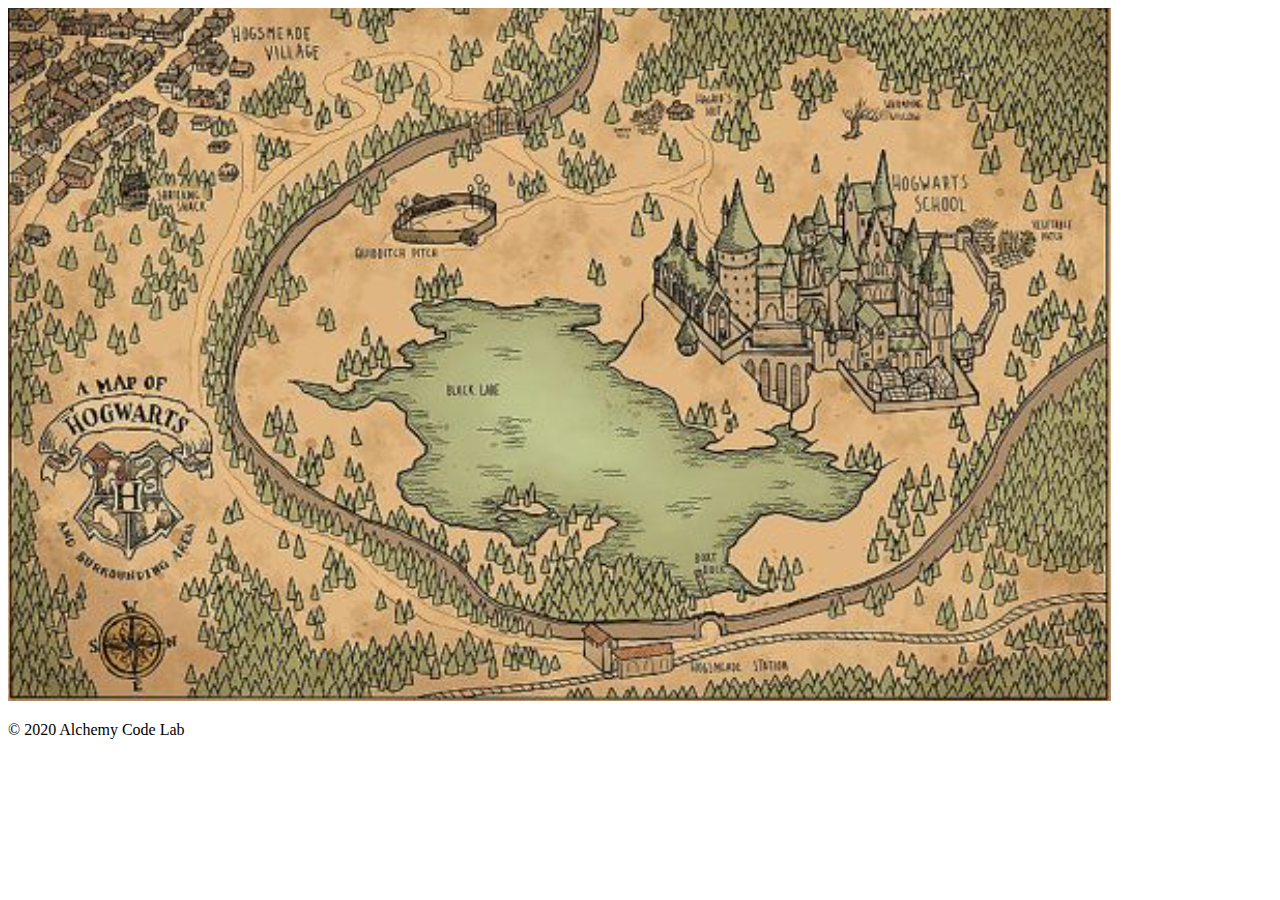
==== map/index.html @ c53df819 "quest page" ====
<!DOCTYPE html>
<html lang="en">

<head>
    <meta charset="UTF-8">
    <meta name="viewport" content="width=device-width, initial-scale=1.0">
    <meta http-equiv="X-UA-Compatible" content="ie=edge">
    <link href="https://fonts.googleapis.com/css2?family=Titillium+Web:wght@300&display=swap" rel="stylesheet">
    <!-- <link rel="stylesheet" href="styles/reset.css">
    <link rel="stylesheet" href="styles/style.css">
    <link rel="stylesheet" href="styles/home.css"> -->
    <title>Document</title>
</head>

<body>
    <img id="map-img" src="../assets/hogwarts.PNG">
    <header>
        <div class="gutter-right logo">
        </div>
    </header>
    <main>
        <section class="main-section">
            <ul>

            </ul>
        </section>
    </main>
    <footer>
        <div class="copy gutter-right">&copy; 2020 Alchemy Code Lab</div>
    </footer>

    <script type="module" src="./map.js"></script>
</body>

</html>
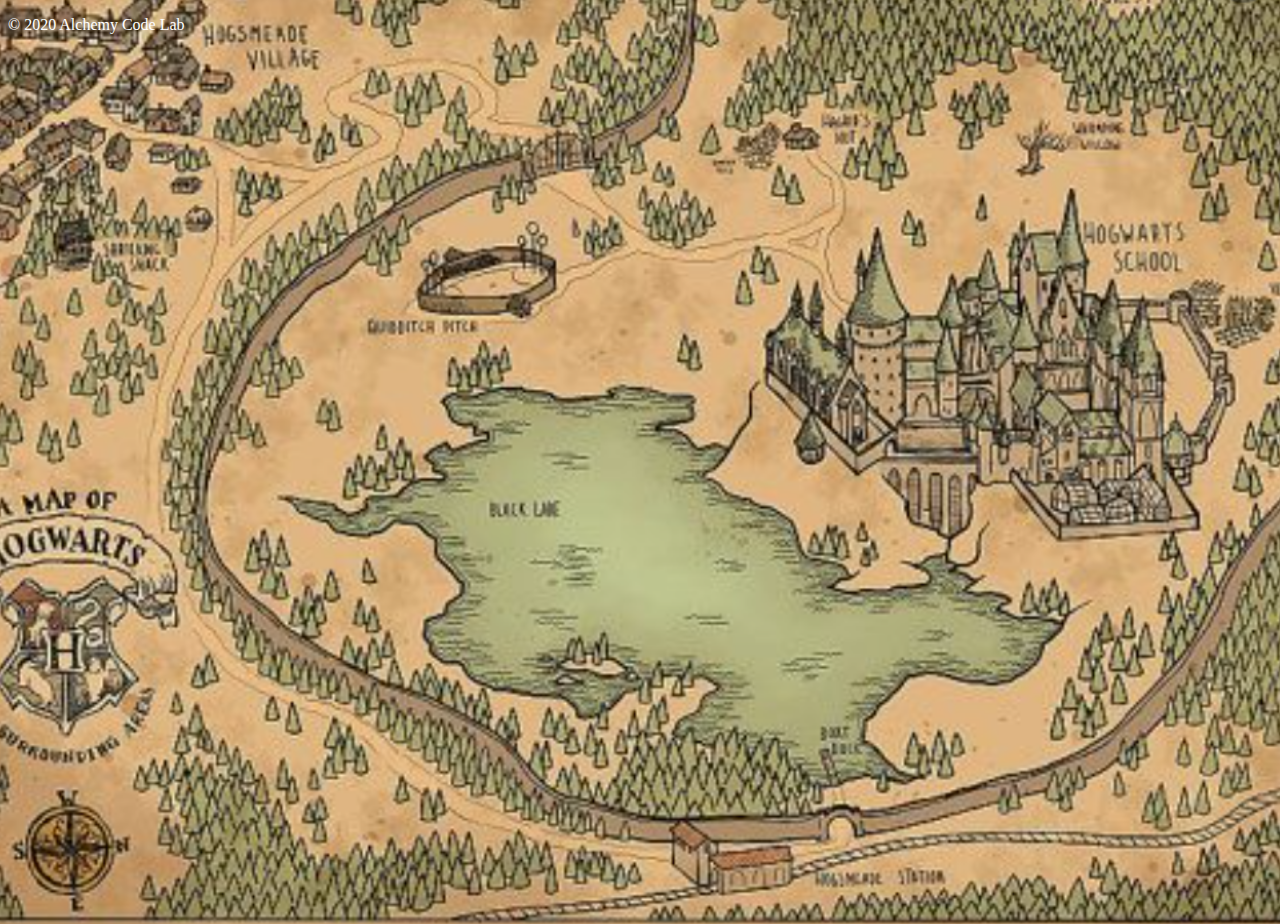
==== commit 3bd1922b: "TDD results functions + more CSS on quest pages" ====
--- a/map/index.html
+++ b/map/index.html
@@ -9,11 +9,11 @@
     <!-- <link rel="stylesheet" href="styles/reset.css">
     <link rel="stylesheet" href="styles/style.css">
     <link rel="stylesheet" href="styles/home.css"> -->
+    <link rel="stylesheet" href="map.css">
     <title>Document</title>
 </head>
 
 <body>
-    <img id="map-img" src="../assets/hogwarts.PNG">
     <header>
         <div class="gutter-right logo">
         </div>
--- a/map/map.css
+++ b/map/map.css
@@ -0,0 +1,24 @@
+*{
+    box-sizing: border-box;
+}
+
+body{
+    background: url("/assets/hogwarts.PNG") no-repeat center center/cover;
+  color: #fff;
+  height: 100vh;
+  width: 100%;    
+  overflow: hidden;
+  position: relative;
+
+}
+
+a{
+    font-size: x-large;
+    color: black;
+    font-weight: bolder;
+}
+
+
+li{
+    position:absolute;
+}
